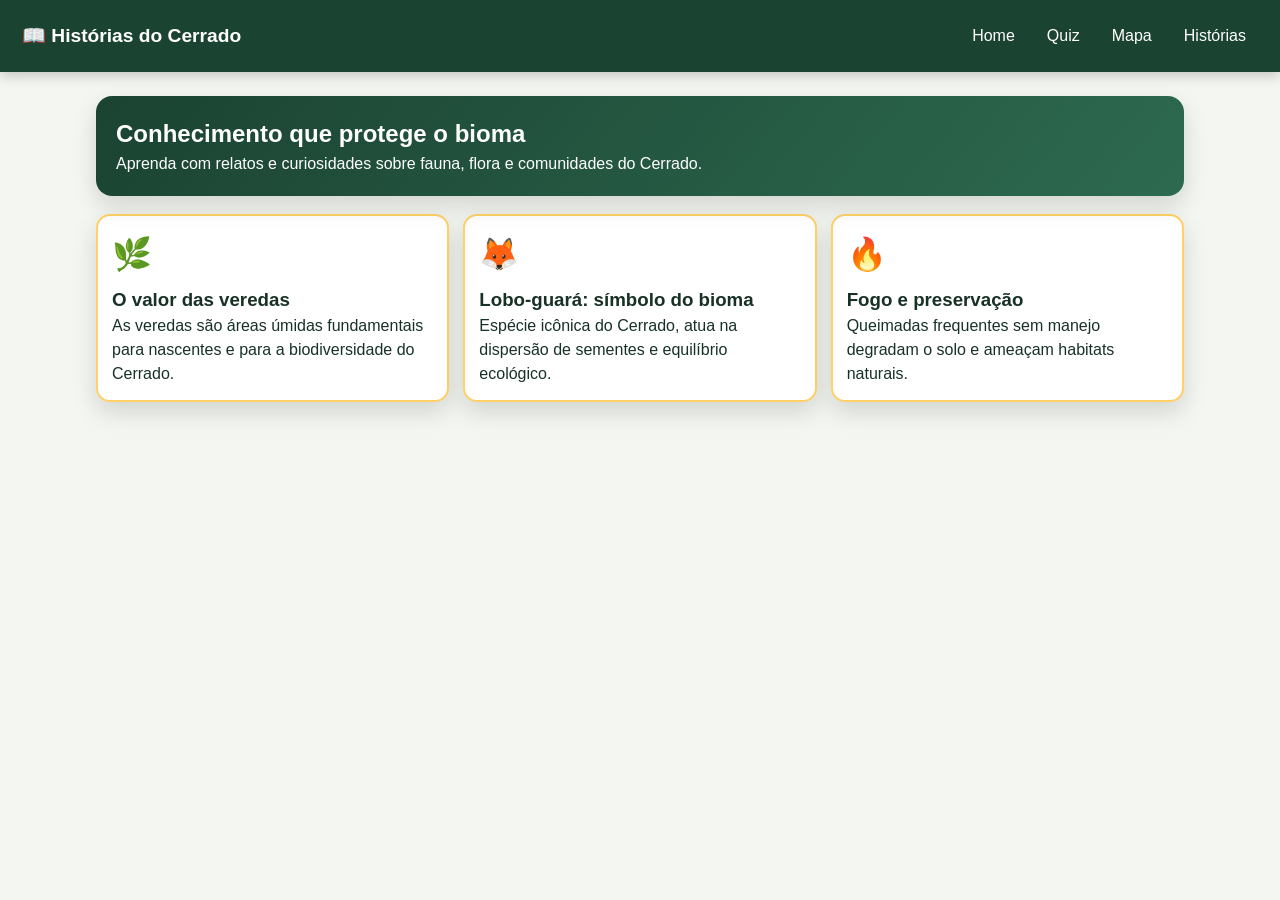
==== historias.html @ fd97c035 "Fix home navigation buttons and add /historias route/page" ====
<!DOCTYPE html>
<html lang="pt-br">
<head>
  <meta charset="UTF-8">
  <meta name="viewport" content="width=device-width, initial-scale=1.0">
  <title>Histórias do Cerrado | Guardiões do Cerrado</title>
  <link rel="stylesheet" href="style.css">
</head>
<body>
  <header>
    <h1>📖 Histórias do Cerrado</h1>
    <nav>
      <a href="/home">Home</a>
      <a href="/quiz">Quiz</a>
      <a href="/mapa">Mapa</a>
      <a href="/historias">Histórias</a>
    </nav>
  </header>

  <main class="conquistas-page">
    <section class="animais-topo fade-in-up is-visible">
      <h2>Conhecimento que protege o bioma</h2>
      <p>Aprenda com relatos e curiosidades sobre fauna, flora e comunidades do Cerrado.</p>
    </section>

    <section class="conquistas-grid">
      <article class="conquista-card unlocked">
        <div class="medal-icon">🌿</div>
        <h3>O valor das veredas</h3>
        <p>As veredas são áreas úmidas fundamentais para nascentes e para a biodiversidade do Cerrado.</p>
      </article>
      <article class="conquista-card unlocked">
        <div class="medal-icon">🦊</div>
        <h3>Lobo-guará: símbolo do bioma</h3>
        <p>Espécie icônica do Cerrado, atua na dispersão de sementes e equilíbrio ecológico.</p>
      </article>
      <article class="conquista-card unlocked">
        <div class="medal-icon">🔥</div>
        <h3>Fogo e preservação</h3>
        <p>Queimadas frequentes sem manejo degradam o solo e ameaçam habitats naturais.</p>
      </article>
    </section>
  </main>
</body>
</html>
---- style.css ----
/* ==============================
   Guardiões do Cerrado - CSS
   Responsivo mobile-first
=================================*/

:root {
  --verde-900: #1b4332;
  --verde-700: #2d6a4f;
  --verde-500: #40916c;
  --verde-200: #d8f3dc;
  --amarelo: #ffd166;
  --marrom: #7f5539;
  --bg: #f4f7f1;
  --texto: #183126;
  --branco: #ffffff;
  --sombra: 0 10px 24px rgba(0, 0, 0, 0.14);
}

* {
  margin: 0;
  padding: 0;
  box-sizing: border-box;
}

html, body {
  width: 100%;
}

body {
  font-family: "Poppins", Arial, Helvetica, sans-serif;
  color: var(--texto);
  background: var(--bg);
  line-height: 1.5;
}

img {
  max-width: 100%;
  height: auto;
  display: block;
}

/* HEADER / NAV */
header {
  position: sticky;
  top: 0;
  z-index: 1000;
  background: var(--verde-900);
  color: var(--branco);
  display: flex;
  align-items: center;
  justify-content: space-between;
  gap: 16px;
  padding: 14px 22px;
  box-shadow: 0 4px 12px rgba(0, 0, 0, 0.2);
}

header h1 {
  font-size: 1.2rem;
}

nav {
  display: flex;
  flex-wrap: wrap;
  gap: 8px;
  justify-content: flex-end;
}

nav a {
  color: var(--branco);
  text-decoration: none;
  padding: 10px 12px;
  border-radius: 10px;
  font-weight: 500;
  transition: background 0.2s ease, transform 0.2s ease;
}

nav a:hover {
  background: rgba(255, 255, 255, 0.15);
  transform: translateY(-1px);
}

/* BOTÕES (toque melhorado) */
button,
.botao {
  min-height: 48px;
  padding: 12px 20px;
  border-radius: 12px;
  border: none;
  background: var(--verde-700);
  color: var(--branco);
  font-size: 1rem;
  font-weight: 600;
  text-decoration: none;
  display: inline-flex;
  align-items: center;
  justify-content: center;
  cursor: pointer;
  transition: transform 0.2s ease, background 0.2s ease, box-shadow 0.2s ease;
}

button:hover,
.botao:hover {
  background: var(--verde-500);
  transform: translateY(-2px);
  box-shadow: 0 6px 16px rgba(64, 145, 108, 0.35);
}

/* INDEX */
.banner {
  min-height: 60vh;
  background-image: linear-gradient(rgba(0, 0, 0, 0.45), rgba(0, 0, 0, 0.45)),
    url("https://images.unsplash.com/photo-1506744038136-46273834b3fb");
  background-size: cover;
  background-position: center;
  display: flex;
  align-items: center;
  padding: 24px;
}

.texto-banner {
  max-width: 620px;
  background: rgba(0, 0, 0, 0.38);
  color: var(--branco);
  border-radius: 16px;
  padding: 22px;
}

.texto-banner h2 { font-size: 2rem; margin-bottom: 10px; }
.texto-banner p { margin-bottom: 16px; }

.cards {
  display: flex;
  flex-wrap: wrap;
  gap: 16px;
  justify-content: center;
  padding: 26px 16px 40px;
}

.card {
  background: var(--branco);
  border-radius: 16px;
  box-shadow: var(--sombra);
  padding: 22px;
  width: min(100%, 320px);
  transition: transform 0.25s ease;
}

.card:hover { transform: translateY(-6px); }

/* LOGIN/CADASTRO */
.auth-page {
  min-height: calc(100vh - 80px);
  display: flex;
  flex-wrap: wrap;
  align-items: stretch;
  gap: 18px;
  padding: 20px;
  background: linear-gradient(rgba(27, 67, 50, 0.86), rgba(27, 67, 50, 0.76)),
    url("https://images.unsplash.com/photo-1500530855697-b586d89ba3ee") center/cover;
}

.auth-intro,
.auth-card {
  border-radius: 18px;
}

.auth-intro {
  flex: 1 1 320px;
  color: #fff;
  padding: 20px;
}

.auth-tag {
  display: inline-block;
  background: var(--amarelo);
  color: #3f2f00;
  border-radius: 999px;
  padding: 6px 12px;
  margin-bottom: 12px;
  font-weight: 700;
}

.auth-container {
  flex: 2 1 520px;
  display: flex;
  flex-wrap: wrap;
  gap: 14px;
}

.auth-card {
  flex: 1 1 260px;
  background: var(--branco);
  box-shadow: var(--sombra);
  padding: 20px;
}

.auth-card.destaque { border-top: 6px solid var(--amarelo); }

.auth-card input {
  width: 100%;
  min-height: 46px;
  margin: 8px 0 14px;
  border: 2px solid var(--verde-200);
  border-radius: 10px;
  padding: 10px 12px;
}

.auth-link { display: inline-block; margin-top: 12px; color: var(--verde-700); }
.auth-feedback { margin-top: 10px; color: #fff; font-weight: 700; }
.auth-feedback.success { color: #d8f3dc; }
.auth-feedback.error { color: #ffadad; }

/* HOME DASHBOARD */
.home-page { padding-bottom: 40px; }

.hero {
  min-height: 58vh;
  display: flex;
  align-items: center;
  padding: 28px 20px;
  background: linear-gradient(120deg, rgba(0, 0, 0, 0.58), rgba(27, 67, 50, 0.65)),
    url("https://images.unsplash.com/photo-1473773508845-188df298d2d1") center/cover;
}

.hero-content {
  max-width: 720px;
  color: #fff;
}

.hero-tag {
  display: inline-block;
  background: var(--amarelo);
  color: #3f2f00;
  font-weight: 700;
  border-radius: 999px;
  padding: 6px 12px;
  margin-bottom: 14px;
}

.hero h2 { font-size: clamp(1.8rem, 5vw, 3rem); line-height: 1.1; margin-bottom: 10px; }
.hero p { margin-bottom: 14px; }

.hero-actions {
  display: flex;
  flex-wrap: wrap;
  gap: 10px;
}

.botao-secundario { background: var(--marrom); }
.botao-secundario:hover { background: #9c6644; }

.dashboard,
.feature-grid,
.pokedex-section,
.menu-grid {
  width: min(1120px, 100%);
  margin-inline: auto;
  padding-inline: 16px;
}

.dashboard {
  margin-top: -24px;
  display: flex;
  flex-wrap: wrap;
  gap: 14px;
}

.stat-card {
  flex: 1 1 220px;
  background: var(--branco);
  border-radius: 16px;
  box-shadow: var(--sombra);
  padding: 18px;
}

.progress-wrapper {
  margin-top: 8px;
  height: 12px;
  background: #e3ece2;
  border-radius: 999px;
  overflow: hidden;
}

.progress-bar {
  height: 100%;
  width: 0;
  background: linear-gradient(90deg, var(--verde-700), var(--amarelo));
  transition: width 0.8s ease;
}

.feature-grid {
  display: flex;
  flex-wrap: wrap;
  gap: 14px;
  margin-top: 18px;
}

.feature-card {
  flex: 1 1 250px;
  background: #fff;
  border-radius: 16px;
  box-shadow: var(--sombra);
  padding: 18px;
  color: var(--texto);
  text-decoration: none;
  transition: transform 0.25s ease, box-shadow 0.25s ease;
}

.feature-card:hover { transform: translateY(-8px); box-shadow: 0 12px 24px rgba(0,0,0,.18); }

.pokedex-section { margin-top: 20px; }
.pokedex-grid {
  display: flex;
  flex-wrap: wrap;
  gap: 14px;
  margin-top: 12px;
}

.poke-card {
  flex: 1 1 230px;
  background: #fff;
  border-radius: 14px;
  box-shadow: var(--sombra);
  padding: 12px;
  transition: transform .25s ease, filter .25s ease;
}

.poke-card img {
  width: 100%;
  aspect-ratio: 4 / 3;
  object-fit: cover;
  border-radius: 10px;
  margin-bottom: 8px;
}

.poke-card:hover { transform: translateY(-6px) scale(1.01); filter: brightness(1.04); }
.locked-image {
  width: 100%;
  aspect-ratio: 4 / 3;
  border-radius: 10px;
  display: grid;
  place-items: center;
  background: #aebdb0;
  color: #fff;
  font-weight: 700;
  margin-bottom: 8px;
}

/* MENU / QUIZ */
.menu-page { padding: 20px 0 40px; }

.menu-hero {
  width: min(1120px, 100%);
  margin: 0 auto 16px;
  padding: 20px 16px;
  color: #fff;
  border-radius: 16px;
  background: linear-gradient(130deg, var(--verde-900), var(--verde-700));
  box-shadow: var(--sombra);
}

.menu-grid {
  display: flex;
  flex-wrap: wrap;
  gap: 14px;
}

.menu-card {
  flex: 1 1 250px;
  background: #fff;
  border-radius: 14px;
  padding: 18px;
  box-shadow: var(--sombra);
  transition: transform .25s ease;
}

.menu-card:hover { transform: translateY(-6px); }

.unlock-list { list-style: none; margin: 8px 0 12px; }
.unlock-list li { margin-bottom: 6px; }

/* ANIMAÇÕES */
.fade-in-up {
  opacity: 0;
  transform: translateY(16px);
  transition: opacity .55s ease, transform .55s ease;
}

.fade-in-up.is-visible {
  opacity: 1;
  transform: translateY(0);
}

/* RESPONSIVO <= 768px */
@media (max-width: 768px) {
  header {
    flex-direction: column;
    align-items: flex-start;
    padding: 12px 14px;
  }

  header h1 { font-size: 1.05rem; }

  nav {
    width: 100%;
    flex-direction: column;
    flex-wrap: nowrap;
    gap: 6px;
  }

  nav a {
    width: 100%;
    padding: 12px;
    background: rgba(255, 255, 255, 0.08);
  }

  .cards,
  .dashboard,
  .feature-grid,
  .pokedex-grid,
  .menu-grid,
  .auth-container {
    flex-direction: column;
    flex-wrap: nowrap;
  }

  .card,
  .stat-card,
  .feature-card,
  .poke-card,
  .menu-card,
  .auth-card {
    width: 100%;
  }

  .hero,
  .banner {
    padding: 20px 14px;
    min-height: 52vh;
  }

  .texto-banner,
  .hero-content {
    width: 100%;
  }

  .hero-actions {
    flex-direction: column;
  }

  button,
  .botao {
    width: 100%;
    min-height: 50px;
    font-size: 1rem;
  }
}

/* POKEDEX DB PAGE */
.animais-page {
  width: min(1120px, 100%);
  margin: 0 auto;
  padding: 24px 16px 40px;
}

.animais-topo {
  background: linear-gradient(130deg, #1b4332, #2d6a4f);
  color: #fff;
  border-radius: 16px;
  box-shadow: var(--sombra);
  padding: 20px;
  margin-bottom: 18px;
}

.animais-grid {
  display: flex;
  flex-wrap: wrap;
  gap: 14px;
}

.animal-card {
  flex: 1 1 220px;
  background: #fff;
  border-radius: 14px;
  padding: 12px;
  box-shadow: var(--sombra);
  transition: transform .25s ease, box-shadow .25s ease;
}

.animal-card:hover {
  transform: translateY(-7px);
  box-shadow: 0 14px 26px rgba(0,0,0,.18);
}

.animal-card img {
  width: 100%;
  aspect-ratio: 4 / 3;
  object-fit: cover;
  border-radius: 10px;
  margin-bottom: 8px;
}

.animal-lock {
  width: 100%;
  aspect-ratio: 4 / 3;
  border-radius: 10px;
  background: linear-gradient(145deg, #93a79a, #7e9185);
  color: #fff;
  display: grid;
  place-items: center;
  font-size: 2rem;
  font-weight: 800;
  margin-bottom: 8px;
}

.animal-card.bloqueado h3,
.animal-card.bloqueado p {
  color: #5f6e66;
}

/* CONQUISTAS */
.conquistas-page{width:min(1120px,100%);margin:0 auto;padding:24px 16px 40px}
.conquistas-grid{display:flex;flex-wrap:wrap;gap:14px}
.conquista-card{flex:1 1 240px;background:#fff;border-radius:14px;padding:14px;box-shadow:var(--sombra);transition:transform .25s ease, box-shadow .25s ease}
.conquista-card:hover{transform:translateY(-7px);box-shadow:0 14px 26px rgba(0,0,0,.18)}
.medal-icon{font-size:2rem;margin-bottom:8px}
.conquista-card.locked{opacity:.8;background:#edf2ee}
.conquista-card.unlocked{border:2px solid #ffd166}
@keyframes medalUnlock{0%{transform:scale(.7);opacity:0}100%{transform:scale(1);opacity:1}}
.medal-pop{animation:medalUnlock .45s ease}

/* MAPA INTERATIVO */
.mapa-page{width:min(1200px,100%);margin:0 auto;padding:24px 16px 42px}
.mapa-intro{background:linear-gradient(140deg,#1b4332,#2d6a4f);color:#fff;padding:20px;border-radius:16px;box-shadow:var(--sombra);margin-bottom:14px}
.mapa-layout{display:flex;flex-wrap:wrap;gap:14px}
.cerrado-map{flex:2 1 600px;min-height:520px;border-radius:16px;overflow:hidden;box-shadow:var(--sombra)}
.mapa-cards{flex:1 1 300px;display:flex;flex-direction:column;gap:12px;max-height:520px;overflow:auto;padding-right:4px}
.info-card{background:#fff;border-radius:14px;padding:12px;box-shadow:var(--sombra);animation:medalUnlock .35s ease}
.info-card img{width:100%;height:160px;object-fit:cover;border-radius:10px;margin:8px 0}
.info-card.destaque{border:2px dashed #95d5b2}
.info-badge{display:inline-block;color:#fff;padding:4px 8px;border-radius:999px;font-size:.8rem;margin-bottom:6px}

@media (max-width: 768px){
  .cerrado-map{min-height:360px}
  .mapa-cards{max-height:none}
}
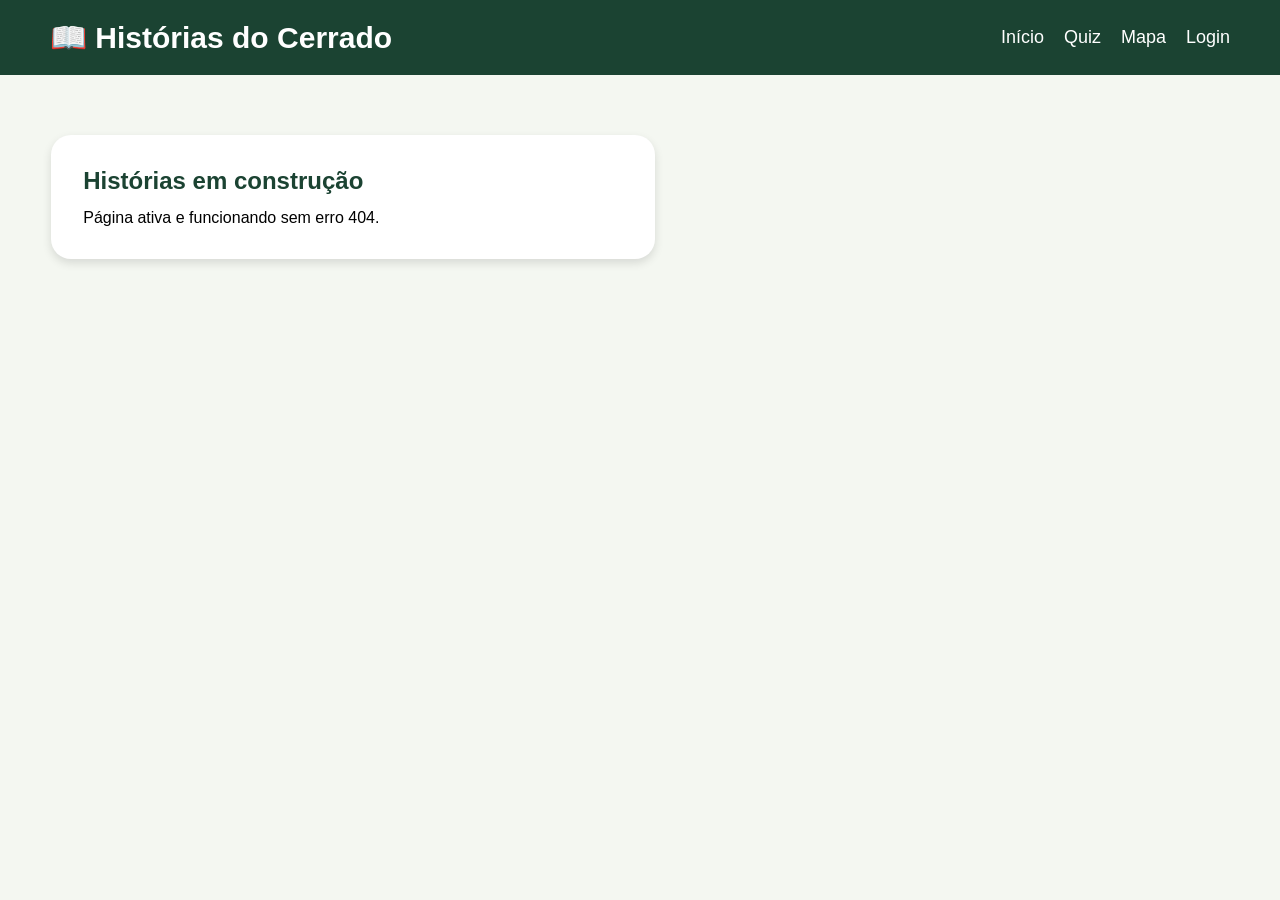
==== commit e1303502: "Fix broken navigation and restore working login/page routes" ====
--- a/historias.html
+++ b/historias.html
@@ -1,45 +1 @@
-<!DOCTYPE html>
-<html lang="pt-br">
-<head>
-  <meta charset="UTF-8">
-  <meta name="viewport" content="width=device-width, initial-scale=1.0">
-  <title>Histórias do Cerrado | Guardiões do Cerrado</title>
-  <link rel="stylesheet" href="style.css">
-</head>
-<body>
-  <header>
-    <h1>📖 Histórias do Cerrado</h1>
-    <nav>
-      <a href="/home">Home</a>
-      <a href="/quiz">Quiz</a>
-      <a href="/mapa">Mapa</a>
-      <a href="/historias">Histórias</a>
-    </nav>
-  </header>
-
-  <main class="conquistas-page">
-    <section class="animais-topo fade-in-up is-visible">
-      <h2>Conhecimento que protege o bioma</h2>
-      <p>Aprenda com relatos e curiosidades sobre fauna, flora e comunidades do Cerrado.</p>
-    </section>
-
-    <section class="conquistas-grid">
-      <article class="conquista-card unlocked">
-        <div class="medal-icon">🌿</div>
-        <h3>O valor das veredas</h3>
-        <p>As veredas são áreas úmidas fundamentais para nascentes e para a biodiversidade do Cerrado.</p>
-      </article>
-      <article class="conquista-card unlocked">
-        <div class="medal-icon">🦊</div>
-        <h3>Lobo-guará: símbolo do bioma</h3>
-        <p>Espécie icônica do Cerrado, atua na dispersão de sementes e equilíbrio ecológico.</p>
-      </article>
-      <article class="conquista-card unlocked">
-        <div class="medal-icon">🔥</div>
-        <h3>Fogo e preservação</h3>
-        <p>Queimadas frequentes sem manejo degradam o solo e ameaçam habitats naturais.</p>
-      </article>
-    </section>
-  </main>
-</body>
-</html>
+<!DOCTYPE html><html lang="pt-br"><head><meta charset="UTF-8"><meta name="viewport" content="width=device-width, initial-scale=1.0"><title>Histórias</title><link rel="stylesheet" href="style.css"></head><body><header><h1>📖 Histórias do Cerrado</h1><nav><a href="/">Início</a><a href="/quiz">Quiz</a><a href="/mapa">Mapa</a><a href="/login">Login</a></nav></header><main class="destaque-cerrado"><div class="destaque-texto"><h2>Histórias em construção</h2><p>Página ativa e funcionando sem erro 404.</p></div></main></body></html>
--- a/style.css
+++ b/style.css
@@ -1,546 +1,174 @@
-/* ==============================
-   Guardiões do Cerrado - CSS
-   Responsivo mobile-first
-=================================*/
-
-:root {
-  --verde-900: #1b4332;
-  --verde-700: #2d6a4f;
-  --verde-500: #40916c;
-  --verde-200: #d8f3dc;
-  --amarelo: #ffd166;
-  --marrom: #7f5539;
-  --bg: #f4f7f1;
-  --texto: #183126;
-  --branco: #ffffff;
-  --sombra: 0 10px 24px rgba(0, 0, 0, 0.14);
+*{
+    margin: 0;
+    padding: 0;
+    box-sizing: border-box;
 }
 
-* {
-  margin: 0;
-  padding: 0;
-  box-sizing: border-box;
+body{
+    font-family: Arial, Helvetica, sans-serif;
+    background-color: #f4f7f1;
 }
 
-html, body {
-  width: 100%;
+header{
+    background-color: #1b4332;
+    color: white;
+    display: flex;
+    justify-content: space-between;
+    align-items: center;
+    padding: 20px 50px;
 }
 
-body {
-  font-family: "Poppins", Arial, Helvetica, sans-serif;
-  color: var(--texto);
-  background: var(--bg);
-  line-height: 1.5;
+header h1{ font-size: 30px; }
+
+nav a{
+    color: white;
+    text-decoration: none;
+    margin-left: 20px;
+    font-size: 18px;
+    transition: 0.3s;
 }
 
-img {
-  max-width: 100%;
-  height: auto;
-  display: block;
+nav a:hover{ color: #95d5b2; }
+
+.banner{
+    min-height: 520px;
+    background-image:
+        linear-gradient(rgba(0,0,0,0.55), rgba(0,0,0,0.55)),
+        url("https://upload.wikimedia.org/wikipedia/commons/a/a9/Cerrado_Brazil.jpg");
+    background-size: cover;
+    background-position: center;
+    display: flex;
+    align-items: center;
+    padding: 30px 80px;
 }
 
-/* HEADER / NAV */
-header {
-  position: sticky;
-  top: 0;
-  z-index: 1000;
-  background: var(--verde-900);
-  color: var(--branco);
-  display: flex;
-  align-items: center;
-  justify-content: space-between;
-  gap: 16px;
-  padding: 14px 22px;
-  box-shadow: 0 4px 12px rgba(0, 0, 0, 0.2);
+.texto-banner{
+    background-color: rgba(0,0,0,0.35);
+    padding: 40px;
+    border-radius: 20px;
+    color: white;
+    width: 560px;
 }
 
-header h1 {
-  font-size: 1.2rem;
+.texto-banner h2{
+    font-size: 44px;
+    margin-bottom: 20px;
 }
 
-nav {
-  display: flex;
-  flex-wrap: wrap;
-  gap: 8px;
-  justify-content: flex-end;
+.texto-banner p{
+    font-size: 20px;
+    margin-bottom: 20px;
 }
 
-nav a {
-  color: var(--branco);
-  text-decoration: none;
-  padding: 10px 12px;
-  border-radius: 10px;
-  font-weight: 500;
-  transition: background 0.2s ease, transform 0.2s ease;
+button{
+    background-color: #2d6a4f;
+    color: white;
+    border: none;
+    padding: 15px 30px;
+    border-radius: 10px;
+    font-size: 18px;
+    cursor: pointer;
+    transition: 0.3s;
 }
 
-nav a:hover {
-  background: rgba(255, 255, 255, 0.15);
-  transform: translateY(-1px);
+button:hover{ background-color: #40916c; }
+
+.destaque-cerrado{
+    margin: 60px auto 20px;
+    width: min(1200px, 92%);
+    display: grid;
+    grid-template-columns: 1.1fr 1fr;
+    gap: 24px;
+    align-items: center;
 }
 
-/* BOTÕES (toque melhorado) */
-button,
-.botao {
-  min-height: 48px;
-  padding: 12px 20px;
-  border-radius: 12px;
-  border: none;
-  background: var(--verde-700);
-  color: var(--branco);
-  font-size: 1rem;
-  font-weight: 600;
-  text-decoration: none;
-  display: inline-flex;
-  align-items: center;
-  justify-content: center;
-  cursor: pointer;
-  transition: transform 0.2s ease, background 0.2s ease, box-shadow 0.2s ease;
+.destaque-texto{
+    background: white;
+    padding: 32px;
+    border-radius: 20px;
+    box-shadow: 0 4px 10px rgba(0,0,0,0.12);
 }
 
-button:hover,
-.botao:hover {
-  background: var(--verde-500);
-  transform: translateY(-2px);
-  box-shadow: 0 6px 16px rgba(64, 145, 108, 0.35);
+.destaque-texto h2{
+    color: #1b4332;
+    margin-bottom: 14px;
 }
 
-/* INDEX */
-.banner {
-  min-height: 60vh;
-  background-image: linear-gradient(rgba(0, 0, 0, 0.45), rgba(0, 0, 0, 0.45)),
-    url("https://images.unsplash.com/photo-1506744038136-46273834b3fb");
-  background-size: cover;
-  background-position: center;
-  display: flex;
-  align-items: center;
-  padding: 24px;
+.destaque-cerrado img{
+    width: 100%;
+    height: 320px;
+    object-fit: cover;
+    border-radius: 20px;
+    box-shadow: 0 4px 10px rgba(0,0,0,0.18);
 }
 
-.texto-banner {
-  max-width: 620px;
-  background: rgba(0, 0, 0, 0.38);
-  color: var(--branco);
-  border-radius: 16px;
-  padding: 22px;
+.cards{
+    display: flex;
+    justify-content: center;
+    gap: 30px;
+    margin-top: 40px;
+    padding: 0 24px 60px;
+    flex-wrap: wrap;
 }
 
-.texto-banner h2 { font-size: 2rem; margin-bottom: 10px; }
-.texto-banner p { margin-bottom: 16px; }
-
-.cards {
-  display: flex;
-  flex-wrap: wrap;
-  gap: 16px;
-  justify-content: center;
-  padding: 26px 16px 40px;
+.card{
+    background-color: white;
+    width: 320px;
+    padding: 18px;
+    border-radius: 20px;
+    text-align: left;
+    box-shadow: 0px 4px 10px rgba(0,0,0,0.2);
+    transition: 0.3s;
 }
 
-.card {
-  background: var(--branco);
-  border-radius: 16px;
-  box-shadow: var(--sombra);
-  padding: 22px;
-  width: min(100%, 320px);
-  transition: transform 0.25s ease;
+.card:hover{ transform: translateY(-10px); }
+
+.card img{
+    width: 100%;
+    height: 190px;
+    object-fit: cover;
+    border-radius: 14px;
+    margin-bottom: 14px;
 }
 
-.card:hover { transform: translateY(-6px); }
-
-/* LOGIN/CADASTRO */
-.auth-page {
-  min-height: calc(100vh - 80px);
-  display: flex;
-  flex-wrap: wrap;
-  align-items: stretch;
-  gap: 18px;
-  padding: 20px;
-  background: linear-gradient(rgba(27, 67, 50, 0.86), rgba(27, 67, 50, 0.76)),
-    url("https://images.unsplash.com/photo-1500530855697-b586d89ba3ee") center/cover;
+.card h3{
+    margin-bottom: 12px;
+    color: #1b4332;
 }
 
-.auth-intro,
-.auth-card {
-  border-radius: 18px;
+@media (max-width: 900px){
+    header{
+        flex-direction: column;
+        gap: 12px;
+        padding: 20px;
+    }
+
+    nav a{ margin: 0 8px; }
+
+    .banner{ padding: 20px; }
+
+    .texto-banner{
+        width: 100%;
+        max-width: 100%;
+    }
+
+    .texto-banner h2{ font-size: 34px; }
+
+    .destaque-cerrado{
+        grid-template-columns: 1fr;
+    }
 }
 
-.auth-intro {
-  flex: 1 1 320px;
-  color: #fff;
-  padding: 20px;
-}
+.botao{display:inline-block;background-color:#2d6a4f;color:#fff;border:none;padding:15px 30px;border-radius:10px;font-size:18px;text-decoration:none;transition:.3s;}
+.botao:hover{background-color:#40916c;}
 
-.auth-tag {
-  display: inline-block;
-  background: var(--amarelo);
-  color: #3f2f00;
-  border-radius: 999px;
-  padding: 6px 12px;
-  margin-bottom: 12px;
-  font-weight: 700;
-}
-
-.auth-container {
-  flex: 2 1 520px;
-  display: flex;
-  flex-wrap: wrap;
-  gap: 14px;
-}
-
-.auth-card {
-  flex: 1 1 260px;
-  background: var(--branco);
-  box-shadow: var(--sombra);
-  padding: 20px;
-}
-
-.auth-card.destaque { border-top: 6px solid var(--amarelo); }
-
-.auth-card input {
-  width: 100%;
-  min-height: 46px;
-  margin: 8px 0 14px;
-  border: 2px solid var(--verde-200);
-  border-radius: 10px;
-  padding: 10px 12px;
-}
-
-.auth-link { display: inline-block; margin-top: 12px; color: var(--verde-700); }
-.auth-feedback { margin-top: 10px; color: #fff; font-weight: 700; }
-.auth-feedback.success { color: #d8f3dc; }
-.auth-feedback.error { color: #ffadad; }
-
-/* HOME DASHBOARD */
-.home-page { padding-bottom: 40px; }
-
-.hero {
-  min-height: 58vh;
-  display: flex;
-  align-items: center;
-  padding: 28px 20px;
-  background: linear-gradient(120deg, rgba(0, 0, 0, 0.58), rgba(27, 67, 50, 0.65)),
-    url("https://images.unsplash.com/photo-1473773508845-188df298d2d1") center/cover;
-}
-
-.hero-content {
-  max-width: 720px;
-  color: #fff;
-}
-
-.hero-tag {
-  display: inline-block;
-  background: var(--amarelo);
-  color: #3f2f00;
-  font-weight: 700;
-  border-radius: 999px;
-  padding: 6px 12px;
-  margin-bottom: 14px;
-}
-
-.hero h2 { font-size: clamp(1.8rem, 5vw, 3rem); line-height: 1.1; margin-bottom: 10px; }
-.hero p { margin-bottom: 14px; }
-
-.hero-actions {
-  display: flex;
-  flex-wrap: wrap;
-  gap: 10px;
-}
-
-.botao-secundario { background: var(--marrom); }
-.botao-secundario:hover { background: #9c6644; }
-
-.dashboard,
-.feature-grid,
-.pokedex-section,
-.menu-grid {
-  width: min(1120px, 100%);
-  margin-inline: auto;
-  padding-inline: 16px;
-}
-
-.dashboard {
-  margin-top: -24px;
-  display: flex;
-  flex-wrap: wrap;
-  gap: 14px;
-}
-
-.stat-card {
-  flex: 1 1 220px;
-  background: var(--branco);
-  border-radius: 16px;
-  box-shadow: var(--sombra);
-  padding: 18px;
-}
-
-.progress-wrapper {
-  margin-top: 8px;
-  height: 12px;
-  background: #e3ece2;
-  border-radius: 999px;
-  overflow: hidden;
-}
-
-.progress-bar {
-  height: 100%;
-  width: 0;
-  background: linear-gradient(90deg, var(--verde-700), var(--amarelo));
-  transition: width 0.8s ease;
-}
-
-.feature-grid {
-  display: flex;
-  flex-wrap: wrap;
-  gap: 14px;
-  margin-top: 18px;
-}
-
-.feature-card {
-  flex: 1 1 250px;
-  background: #fff;
-  border-radius: 16px;
-  box-shadow: var(--sombra);
-  padding: 18px;
-  color: var(--texto);
-  text-decoration: none;
-  transition: transform 0.25s ease, box-shadow 0.25s ease;
-}
-
-.feature-card:hover { transform: translateY(-8px); box-shadow: 0 12px 24px rgba(0,0,0,.18); }
-
-.pokedex-section { margin-top: 20px; }
-.pokedex-grid {
-  display: flex;
-  flex-wrap: wrap;
-  gap: 14px;
-  margin-top: 12px;
-}
-
-.poke-card {
-  flex: 1 1 230px;
-  background: #fff;
-  border-radius: 14px;
-  box-shadow: var(--sombra);
-  padding: 12px;
-  transition: transform .25s ease, filter .25s ease;
-}
-
-.poke-card img {
-  width: 100%;
-  aspect-ratio: 4 / 3;
-  object-fit: cover;
-  border-radius: 10px;
-  margin-bottom: 8px;
-}
-
-.poke-card:hover { transform: translateY(-6px) scale(1.01); filter: brightness(1.04); }
-.locked-image {
-  width: 100%;
-  aspect-ratio: 4 / 3;
-  border-radius: 10px;
-  display: grid;
-  place-items: center;
-  background: #aebdb0;
-  color: #fff;
-  font-weight: 700;
-  margin-bottom: 8px;
-}
-
-/* MENU / QUIZ */
-.menu-page { padding: 20px 0 40px; }
-
-.menu-hero {
-  width: min(1120px, 100%);
-  margin: 0 auto 16px;
-  padding: 20px 16px;
-  color: #fff;
-  border-radius: 16px;
-  background: linear-gradient(130deg, var(--verde-900), var(--verde-700));
-  box-shadow: var(--sombra);
-}
-
-.menu-grid {
-  display: flex;
-  flex-wrap: wrap;
-  gap: 14px;
-}
-
-.menu-card {
-  flex: 1 1 250px;
-  background: #fff;
-  border-radius: 14px;
-  padding: 18px;
-  box-shadow: var(--sombra);
-  transition: transform .25s ease;
-}
-
-.menu-card:hover { transform: translateY(-6px); }
-
-.unlock-list { list-style: none; margin: 8px 0 12px; }
-.unlock-list li { margin-bottom: 6px; }
-
-/* ANIMAÇÕES */
-.fade-in-up {
-  opacity: 0;
-  transform: translateY(16px);
-  transition: opacity .55s ease, transform .55s ease;
-}
-
-.fade-in-up.is-visible {
-  opacity: 1;
-  transform: translateY(0);
-}
-
-/* RESPONSIVO <= 768px */
-@media (max-width: 768px) {
-  header {
-    flex-direction: column;
-    align-items: flex-start;
-    padding: 12px 14px;
-  }
-
-  header h1 { font-size: 1.05rem; }
-
-  nav {
-    width: 100%;
-    flex-direction: column;
-    flex-wrap: nowrap;
-    gap: 6px;
-  }
-
-  nav a {
-    width: 100%;
-    padding: 12px;
-    background: rgba(255, 255, 255, 0.08);
-  }
-
-  .cards,
-  .dashboard,
-  .feature-grid,
-  .pokedex-grid,
-  .menu-grid,
-  .auth-container {
-    flex-direction: column;
-    flex-wrap: nowrap;
-  }
-
-  .card,
-  .stat-card,
-  .feature-card,
-  .poke-card,
-  .menu-card,
-  .auth-card {
-    width: 100%;
-  }
-
-  .hero,
-  .banner {
-    padding: 20px 14px;
-    min-height: 52vh;
-  }
-
-  .texto-banner,
-  .hero-content {
-    width: 100%;
-  }
-
-  .hero-actions {
-    flex-direction: column;
-  }
-
-  button,
-  .botao {
-    width: 100%;
-    min-height: 50px;
-    font-size: 1rem;
-  }
-}
-
-/* POKEDEX DB PAGE */
-.animais-page {
-  width: min(1120px, 100%);
-  margin: 0 auto;
-  padding: 24px 16px 40px;
-}
-
-.animais-topo {
-  background: linear-gradient(130deg, #1b4332, #2d6a4f);
-  color: #fff;
-  border-radius: 16px;
-  box-shadow: var(--sombra);
-  padding: 20px;
-  margin-bottom: 18px;
-}
-
-.animais-grid {
-  display: flex;
-  flex-wrap: wrap;
-  gap: 14px;
-}
-
-.animal-card {
-  flex: 1 1 220px;
-  background: #fff;
-  border-radius: 14px;
-  padding: 12px;
-  box-shadow: var(--sombra);
-  transition: transform .25s ease, box-shadow .25s ease;
-}
-
-.animal-card:hover {
-  transform: translateY(-7px);
-  box-shadow: 0 14px 26px rgba(0,0,0,.18);
-}
-
-.animal-card img {
-  width: 100%;
-  aspect-ratio: 4 / 3;
-  object-fit: cover;
-  border-radius: 10px;
-  margin-bottom: 8px;
-}
-
-.animal-lock {
-  width: 100%;
-  aspect-ratio: 4 / 3;
-  border-radius: 10px;
-  background: linear-gradient(145deg, #93a79a, #7e9185);
-  color: #fff;
-  display: grid;
-  place-items: center;
-  font-size: 2rem;
-  font-weight: 800;
-  margin-bottom: 8px;
-}
-
-.animal-card.bloqueado h3,
-.animal-card.bloqueado p {
-  color: #5f6e66;
-}
-
-/* CONQUISTAS */
-.conquistas-page{width:min(1120px,100%);margin:0 auto;padding:24px 16px 40px}
-.conquistas-grid{display:flex;flex-wrap:wrap;gap:14px}
-.conquista-card{flex:1 1 240px;background:#fff;border-radius:14px;padding:14px;box-shadow:var(--sombra);transition:transform .25s ease, box-shadow .25s ease}
-.conquista-card:hover{transform:translateY(-7px);box-shadow:0 14px 26px rgba(0,0,0,.18)}
-.medal-icon{font-size:2rem;margin-bottom:8px}
-.conquista-card.locked{opacity:.8;background:#edf2ee}
-.conquista-card.unlocked{border:2px solid #ffd166}
-@keyframes medalUnlock{0%{transform:scale(.7);opacity:0}100%{transform:scale(1);opacity:1}}
-.medal-pop{animation:medalUnlock .45s ease}
-
-/* MAPA INTERATIVO */
-.mapa-page{width:min(1200px,100%);margin:0 auto;padding:24px 16px 42px}
-.mapa-intro{background:linear-gradient(140deg,#1b4332,#2d6a4f);color:#fff;padding:20px;border-radius:16px;box-shadow:var(--sombra);margin-bottom:14px}
-.mapa-layout{display:flex;flex-wrap:wrap;gap:14px}
-.cerrado-map{flex:2 1 600px;min-height:520px;border-radius:16px;overflow:hidden;box-shadow:var(--sombra)}
-.mapa-cards{flex:1 1 300px;display:flex;flex-direction:column;gap:12px;max-height:520px;overflow:auto;padding-right:4px}
-.info-card{background:#fff;border-radius:14px;padding:12px;box-shadow:var(--sombra);animation:medalUnlock .35s ease}
-.info-card img{width:100%;height:160px;object-fit:cover;border-radius:10px;margin:8px 0}
-.info-card.destaque{border:2px dashed #95d5b2}
-.info-badge{display:inline-block;color:#fff;padding:4px 8px;border-radius:999px;font-size:.8rem;margin-bottom:6px}
-
-@media (max-width: 768px){
-  .cerrado-map{min-height:360px}
-  .mapa-cards{max-height:none}
-}
+.auth-page{min-height:calc(100vh - 80px);padding:40px 20px;display:flex;gap:20px;justify-content:center;align-items:flex-start;background:linear-gradient(rgba(27,67,50,.75),rgba(27,67,50,.75)),url("https://upload.wikimedia.org/wikipedia/commons/a/a9/Cerrado_Brazil.jpg") center/cover;}
+.auth-intro{max-width:420px;color:#fff;}
+.auth-tag{display:inline-block;background:#ffd166;color:#3f2f00;padding:6px 12px;border-radius:999px;margin-bottom:12px;font-weight:bold;}
+.auth-container{display:flex;flex-wrap:wrap;gap:16px;}
+.auth-card{background:#fff;padding:24px;border-radius:16px;box-shadow:0 8px 20px rgba(0,0,0,.2);width:min(360px,100%);}
+.auth-card label{display:block;margin:10px 0 6px;color:#1b4332;font-weight:bold;}
+.auth-card input{width:100%;padding:12px;border:2px solid #d8f3dc;border-radius:10px;}
+.auth-feedback{margin-top:12px;font-weight:bold;}
+.auth-feedback.success{color:#2d6a4f;}
+.auth-feedback.error{color:#b00020;}
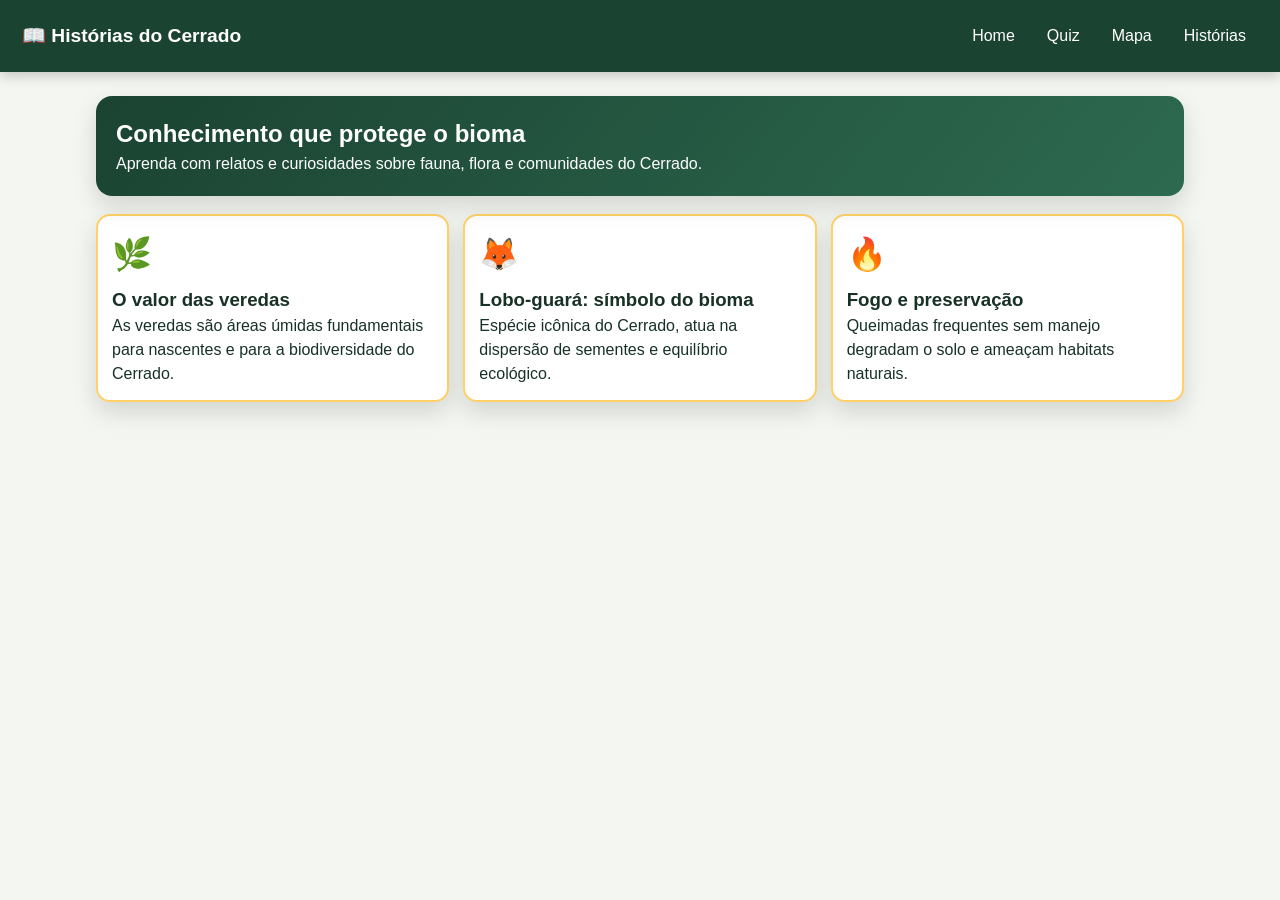
==== commit 43cca053: "Revert "Replace site images with real Cerrado photos and improve banner overlay" This reverts commit" ====
--- a/historias.html
+++ b/historias.html
@@ -1 +1,45 @@
-<!DOCTYPE html><html lang="pt-br"><head><meta charset="UTF-8"><meta name="viewport" content="width=device-width, initial-scale=1.0"><title>Histórias</title><link rel="stylesheet" href="style.css"></head><body><header><h1>📖 Histórias do Cerrado</h1><nav><a href="/">Início</a><a href="/quiz">Quiz</a><a href="/mapa">Mapa</a><a href="/login">Login</a></nav></header><main class="destaque-cerrado"><div class="destaque-texto"><h2>Histórias em construção</h2><p>Página ativa e funcionando sem erro 404.</p></div></main></body></html>
+<!DOCTYPE html>
+<html lang="pt-br">
+<head>
+  <meta charset="UTF-8">
+  <meta name="viewport" content="width=device-width, initial-scale=1.0">
+  <title>Histórias do Cerrado | Guardiões do Cerrado</title>
+  <link rel="stylesheet" href="style.css">
+</head>
+<body>
+  <header>
+    <h1>📖 Histórias do Cerrado</h1>
+    <nav>
+      <a href="/home">Home</a>
+      <a href="/quiz">Quiz</a>
+      <a href="/mapa">Mapa</a>
+      <a href="/historias">Histórias</a>
+    </nav>
+  </header>
+
+  <main class="conquistas-page">
+    <section class="animais-topo fade-in-up is-visible">
+      <h2>Conhecimento que protege o bioma</h2>
+      <p>Aprenda com relatos e curiosidades sobre fauna, flora e comunidades do Cerrado.</p>
+    </section>
+
+    <section class="conquistas-grid">
+      <article class="conquista-card unlocked">
+        <div class="medal-icon">🌿</div>
+        <h3>O valor das veredas</h3>
+        <p>As veredas são áreas úmidas fundamentais para nascentes e para a biodiversidade do Cerrado.</p>
+      </article>
+      <article class="conquista-card unlocked">
+        <div class="medal-icon">🦊</div>
+        <h3>Lobo-guará: símbolo do bioma</h3>
+        <p>Espécie icônica do Cerrado, atua na dispersão de sementes e equilíbrio ecológico.</p>
+      </article>
+      <article class="conquista-card unlocked">
+        <div class="medal-icon">🔥</div>
+        <h3>Fogo e preservação</h3>
+        <p>Queimadas frequentes sem manejo degradam o solo e ameaçam habitats naturais.</p>
+      </article>
+    </section>
+  </main>
+</body>
+</html>
--- a/style.css
+++ b/style.css
@@ -1,174 +1,546 @@
-*{
-    margin: 0;
-    padding: 0;
-    box-sizing: border-box;
-}
-
-body{
-    font-family: Arial, Helvetica, sans-serif;
-    background-color: #f4f7f1;
-}
-
-header{
-    background-color: #1b4332;
-    color: white;
-    display: flex;
-    justify-content: space-between;
-    align-items: center;
-    padding: 20px 50px;
-}
-
-header h1{ font-size: 30px; }
-
-nav a{
-    color: white;
-    text-decoration: none;
-    margin-left: 20px;
-    font-size: 18px;
-    transition: 0.3s;
-}
-
-nav a:hover{ color: #95d5b2; }
-
-.banner{
-    min-height: 520px;
-    background-image:
-        linear-gradient(rgba(0,0,0,0.55), rgba(0,0,0,0.55)),
-        url("https://upload.wikimedia.org/wikipedia/commons/a/a9/Cerrado_Brazil.jpg");
-    background-size: cover;
-    background-position: center;
-    display: flex;
-    align-items: center;
-    padding: 30px 80px;
-}
-
-.texto-banner{
-    background-color: rgba(0,0,0,0.35);
-    padding: 40px;
-    border-radius: 20px;
-    color: white;
-    width: 560px;
-}
-
-.texto-banner h2{
-    font-size: 44px;
-    margin-bottom: 20px;
-}
-
-.texto-banner p{
-    font-size: 20px;
-    margin-bottom: 20px;
-}
-
-button{
-    background-color: #2d6a4f;
-    color: white;
-    border: none;
-    padding: 15px 30px;
-    border-radius: 10px;
-    font-size: 18px;
-    cursor: pointer;
-    transition: 0.3s;
-}
-
-button:hover{ background-color: #40916c; }
-
-.destaque-cerrado{
-    margin: 60px auto 20px;
-    width: min(1200px, 92%);
-    display: grid;
-    grid-template-columns: 1.1fr 1fr;
-    gap: 24px;
-    align-items: center;
-}
-
-.destaque-texto{
-    background: white;
-    padding: 32px;
-    border-radius: 20px;
-    box-shadow: 0 4px 10px rgba(0,0,0,0.12);
-}
-
-.destaque-texto h2{
-    color: #1b4332;
-    margin-bottom: 14px;
-}
-
-.destaque-cerrado img{
+/* ==============================
+   Guardiões do Cerrado - CSS
+   Responsivo mobile-first
+=================================*/
+
+:root {
+  --verde-900: #1b4332;
+  --verde-700: #2d6a4f;
+  --verde-500: #40916c;
+  --verde-200: #d8f3dc;
+  --amarelo: #ffd166;
+  --marrom: #7f5539;
+  --bg: #f4f7f1;
+  --texto: #183126;
+  --branco: #ffffff;
+  --sombra: 0 10px 24px rgba(0, 0, 0, 0.14);
+}
+
+* {
+  margin: 0;
+  padding: 0;
+  box-sizing: border-box;
+}
+
+html, body {
+  width: 100%;
+}
+
+body {
+  font-family: "Poppins", Arial, Helvetica, sans-serif;
+  color: var(--texto);
+  background: var(--bg);
+  line-height: 1.5;
+}
+
+img {
+  max-width: 100%;
+  height: auto;
+  display: block;
+}
+
+/* HEADER / NAV */
+header {
+  position: sticky;
+  top: 0;
+  z-index: 1000;
+  background: var(--verde-900);
+  color: var(--branco);
+  display: flex;
+  align-items: center;
+  justify-content: space-between;
+  gap: 16px;
+  padding: 14px 22px;
+  box-shadow: 0 4px 12px rgba(0, 0, 0, 0.2);
+}
+
+header h1 {
+  font-size: 1.2rem;
+}
+
+nav {
+  display: flex;
+  flex-wrap: wrap;
+  gap: 8px;
+  justify-content: flex-end;
+}
+
+nav a {
+  color: var(--branco);
+  text-decoration: none;
+  padding: 10px 12px;
+  border-radius: 10px;
+  font-weight: 500;
+  transition: background 0.2s ease, transform 0.2s ease;
+}
+
+nav a:hover {
+  background: rgba(255, 255, 255, 0.15);
+  transform: translateY(-1px);
+}
+
+/* BOTÕES (toque melhorado) */
+button,
+.botao {
+  min-height: 48px;
+  padding: 12px 20px;
+  border-radius: 12px;
+  border: none;
+  background: var(--verde-700);
+  color: var(--branco);
+  font-size: 1rem;
+  font-weight: 600;
+  text-decoration: none;
+  display: inline-flex;
+  align-items: center;
+  justify-content: center;
+  cursor: pointer;
+  transition: transform 0.2s ease, background 0.2s ease, box-shadow 0.2s ease;
+}
+
+button:hover,
+.botao:hover {
+  background: var(--verde-500);
+  transform: translateY(-2px);
+  box-shadow: 0 6px 16px rgba(64, 145, 108, 0.35);
+}
+
+/* INDEX */
+.banner {
+  min-height: 60vh;
+  background-image: linear-gradient(rgba(0, 0, 0, 0.45), rgba(0, 0, 0, 0.45)),
+    url("https://images.unsplash.com/photo-1506744038136-46273834b3fb");
+  background-size: cover;
+  background-position: center;
+  display: flex;
+  align-items: center;
+  padding: 24px;
+}
+
+.texto-banner {
+  max-width: 620px;
+  background: rgba(0, 0, 0, 0.38);
+  color: var(--branco);
+  border-radius: 16px;
+  padding: 22px;
+}
+
+.texto-banner h2 { font-size: 2rem; margin-bottom: 10px; }
+.texto-banner p { margin-bottom: 16px; }
+
+.cards {
+  display: flex;
+  flex-wrap: wrap;
+  gap: 16px;
+  justify-content: center;
+  padding: 26px 16px 40px;
+}
+
+.card {
+  background: var(--branco);
+  border-radius: 16px;
+  box-shadow: var(--sombra);
+  padding: 22px;
+  width: min(100%, 320px);
+  transition: transform 0.25s ease;
+}
+
+.card:hover { transform: translateY(-6px); }
+
+/* LOGIN/CADASTRO */
+.auth-page {
+  min-height: calc(100vh - 80px);
+  display: flex;
+  flex-wrap: wrap;
+  align-items: stretch;
+  gap: 18px;
+  padding: 20px;
+  background: linear-gradient(rgba(27, 67, 50, 0.86), rgba(27, 67, 50, 0.76)),
+    url("https://images.unsplash.com/photo-1500530855697-b586d89ba3ee") center/cover;
+}
+
+.auth-intro,
+.auth-card {
+  border-radius: 18px;
+}
+
+.auth-intro {
+  flex: 1 1 320px;
+  color: #fff;
+  padding: 20px;
+}
+
+.auth-tag {
+  display: inline-block;
+  background: var(--amarelo);
+  color: #3f2f00;
+  border-radius: 999px;
+  padding: 6px 12px;
+  margin-bottom: 12px;
+  font-weight: 700;
+}
+
+.auth-container {
+  flex: 2 1 520px;
+  display: flex;
+  flex-wrap: wrap;
+  gap: 14px;
+}
+
+.auth-card {
+  flex: 1 1 260px;
+  background: var(--branco);
+  box-shadow: var(--sombra);
+  padding: 20px;
+}
+
+.auth-card.destaque { border-top: 6px solid var(--amarelo); }
+
+.auth-card input {
+  width: 100%;
+  min-height: 46px;
+  margin: 8px 0 14px;
+  border: 2px solid var(--verde-200);
+  border-radius: 10px;
+  padding: 10px 12px;
+}
+
+.auth-link { display: inline-block; margin-top: 12px; color: var(--verde-700); }
+.auth-feedback { margin-top: 10px; color: #fff; font-weight: 700; }
+.auth-feedback.success { color: #d8f3dc; }
+.auth-feedback.error { color: #ffadad; }
+
+/* HOME DASHBOARD */
+.home-page { padding-bottom: 40px; }
+
+.hero {
+  min-height: 58vh;
+  display: flex;
+  align-items: center;
+  padding: 28px 20px;
+  background: linear-gradient(120deg, rgba(0, 0, 0, 0.58), rgba(27, 67, 50, 0.65)),
+    url("https://images.unsplash.com/photo-1473773508845-188df298d2d1") center/cover;
+}
+
+.hero-content {
+  max-width: 720px;
+  color: #fff;
+}
+
+.hero-tag {
+  display: inline-block;
+  background: var(--amarelo);
+  color: #3f2f00;
+  font-weight: 700;
+  border-radius: 999px;
+  padding: 6px 12px;
+  margin-bottom: 14px;
+}
+
+.hero h2 { font-size: clamp(1.8rem, 5vw, 3rem); line-height: 1.1; margin-bottom: 10px; }
+.hero p { margin-bottom: 14px; }
+
+.hero-actions {
+  display: flex;
+  flex-wrap: wrap;
+  gap: 10px;
+}
+
+.botao-secundario { background: var(--marrom); }
+.botao-secundario:hover { background: #9c6644; }
+
+.dashboard,
+.feature-grid,
+.pokedex-section,
+.menu-grid {
+  width: min(1120px, 100%);
+  margin-inline: auto;
+  padding-inline: 16px;
+}
+
+.dashboard {
+  margin-top: -24px;
+  display: flex;
+  flex-wrap: wrap;
+  gap: 14px;
+}
+
+.stat-card {
+  flex: 1 1 220px;
+  background: var(--branco);
+  border-radius: 16px;
+  box-shadow: var(--sombra);
+  padding: 18px;
+}
+
+.progress-wrapper {
+  margin-top: 8px;
+  height: 12px;
+  background: #e3ece2;
+  border-radius: 999px;
+  overflow: hidden;
+}
+
+.progress-bar {
+  height: 100%;
+  width: 0;
+  background: linear-gradient(90deg, var(--verde-700), var(--amarelo));
+  transition: width 0.8s ease;
+}
+
+.feature-grid {
+  display: flex;
+  flex-wrap: wrap;
+  gap: 14px;
+  margin-top: 18px;
+}
+
+.feature-card {
+  flex: 1 1 250px;
+  background: #fff;
+  border-radius: 16px;
+  box-shadow: var(--sombra);
+  padding: 18px;
+  color: var(--texto);
+  text-decoration: none;
+  transition: transform 0.25s ease, box-shadow 0.25s ease;
+}
+
+.feature-card:hover { transform: translateY(-8px); box-shadow: 0 12px 24px rgba(0,0,0,.18); }
+
+.pokedex-section { margin-top: 20px; }
+.pokedex-grid {
+  display: flex;
+  flex-wrap: wrap;
+  gap: 14px;
+  margin-top: 12px;
+}
+
+.poke-card {
+  flex: 1 1 230px;
+  background: #fff;
+  border-radius: 14px;
+  box-shadow: var(--sombra);
+  padding: 12px;
+  transition: transform .25s ease, filter .25s ease;
+}
+
+.poke-card img {
+  width: 100%;
+  aspect-ratio: 4 / 3;
+  object-fit: cover;
+  border-radius: 10px;
+  margin-bottom: 8px;
+}
+
+.poke-card:hover { transform: translateY(-6px) scale(1.01); filter: brightness(1.04); }
+.locked-image {
+  width: 100%;
+  aspect-ratio: 4 / 3;
+  border-radius: 10px;
+  display: grid;
+  place-items: center;
+  background: #aebdb0;
+  color: #fff;
+  font-weight: 700;
+  margin-bottom: 8px;
+}
+
+/* MENU / QUIZ */
+.menu-page { padding: 20px 0 40px; }
+
+.menu-hero {
+  width: min(1120px, 100%);
+  margin: 0 auto 16px;
+  padding: 20px 16px;
+  color: #fff;
+  border-radius: 16px;
+  background: linear-gradient(130deg, var(--verde-900), var(--verde-700));
+  box-shadow: var(--sombra);
+}
+
+.menu-grid {
+  display: flex;
+  flex-wrap: wrap;
+  gap: 14px;
+}
+
+.menu-card {
+  flex: 1 1 250px;
+  background: #fff;
+  border-radius: 14px;
+  padding: 18px;
+  box-shadow: var(--sombra);
+  transition: transform .25s ease;
+}
+
+.menu-card:hover { transform: translateY(-6px); }
+
+.unlock-list { list-style: none; margin: 8px 0 12px; }
+.unlock-list li { margin-bottom: 6px; }
+
+/* ANIMAÇÕES */
+.fade-in-up {
+  opacity: 0;
+  transform: translateY(16px);
+  transition: opacity .55s ease, transform .55s ease;
+}
+
+.fade-in-up.is-visible {
+  opacity: 1;
+  transform: translateY(0);
+}
+
+/* RESPONSIVO <= 768px */
+@media (max-width: 768px) {
+  header {
+    flex-direction: column;
+    align-items: flex-start;
+    padding: 12px 14px;
+  }
+
+  header h1 { font-size: 1.05rem; }
+
+  nav {
     width: 100%;
-    height: 320px;
-    object-fit: cover;
-    border-radius: 20px;
-    box-shadow: 0 4px 10px rgba(0,0,0,0.18);
-}
-
-.cards{
-    display: flex;
-    justify-content: center;
-    gap: 30px;
-    margin-top: 40px;
-    padding: 0 24px 60px;
-    flex-wrap: wrap;
-}
-
-.card{
-    background-color: white;
-    width: 320px;
-    padding: 18px;
-    border-radius: 20px;
-    text-align: left;
-    box-shadow: 0px 4px 10px rgba(0,0,0,0.2);
-    transition: 0.3s;
-}
-
-.card:hover{ transform: translateY(-10px); }
-
-.card img{
+    flex-direction: column;
+    flex-wrap: nowrap;
+    gap: 6px;
+  }
+
+  nav a {
     width: 100%;
-    height: 190px;
-    object-fit: cover;
-    border-radius: 14px;
-    margin-bottom: 14px;
-}
-
-.card h3{
-    margin-bottom: 12px;
-    color: #1b4332;
-}
-
-@media (max-width: 900px){
-    header{
-        flex-direction: column;
-        gap: 12px;
-        padding: 20px;
-    }
-
-    nav a{ margin: 0 8px; }
-
-    .banner{ padding: 20px; }
-
-    .texto-banner{
-        width: 100%;
-        max-width: 100%;
-    }
-
-    .texto-banner h2{ font-size: 34px; }
-
-    .destaque-cerrado{
-        grid-template-columns: 1fr;
-    }
-}
-
-.botao{display:inline-block;background-color:#2d6a4f;color:#fff;border:none;padding:15px 30px;border-radius:10px;font-size:18px;text-decoration:none;transition:.3s;}
-.botao:hover{background-color:#40916c;}
-
-.auth-page{min-height:calc(100vh - 80px);padding:40px 20px;display:flex;gap:20px;justify-content:center;align-items:flex-start;background:linear-gradient(rgba(27,67,50,.75),rgba(27,67,50,.75)),url("https://upload.wikimedia.org/wikipedia/commons/a/a9/Cerrado_Brazil.jpg") center/cover;}
-.auth-intro{max-width:420px;color:#fff;}
-.auth-tag{display:inline-block;background:#ffd166;color:#3f2f00;padding:6px 12px;border-radius:999px;margin-bottom:12px;font-weight:bold;}
-.auth-container{display:flex;flex-wrap:wrap;gap:16px;}
-.auth-card{background:#fff;padding:24px;border-radius:16px;box-shadow:0 8px 20px rgba(0,0,0,.2);width:min(360px,100%);}
-.auth-card label{display:block;margin:10px 0 6px;color:#1b4332;font-weight:bold;}
-.auth-card input{width:100%;padding:12px;border:2px solid #d8f3dc;border-radius:10px;}
-.auth-feedback{margin-top:12px;font-weight:bold;}
-.auth-feedback.success{color:#2d6a4f;}
-.auth-feedback.error{color:#b00020;}
+    padding: 12px;
+    background: rgba(255, 255, 255, 0.08);
+  }
+
+  .cards,
+  .dashboard,
+  .feature-grid,
+  .pokedex-grid,
+  .menu-grid,
+  .auth-container {
+    flex-direction: column;
+    flex-wrap: nowrap;
+  }
+
+  .card,
+  .stat-card,
+  .feature-card,
+  .poke-card,
+  .menu-card,
+  .auth-card {
+    width: 100%;
+  }
+
+  .hero,
+  .banner {
+    padding: 20px 14px;
+    min-height: 52vh;
+  }
+
+  .texto-banner,
+  .hero-content {
+    width: 100%;
+  }
+
+  .hero-actions {
+    flex-direction: column;
+  }
+
+  button,
+  .botao {
+    width: 100%;
+    min-height: 50px;
+    font-size: 1rem;
+  }
+}
+
+/* POKEDEX DB PAGE */
+.animais-page {
+  width: min(1120px, 100%);
+  margin: 0 auto;
+  padding: 24px 16px 40px;
+}
+
+.animais-topo {
+  background: linear-gradient(130deg, #1b4332, #2d6a4f);
+  color: #fff;
+  border-radius: 16px;
+  box-shadow: var(--sombra);
+  padding: 20px;
+  margin-bottom: 18px;
+}
+
+.animais-grid {
+  display: flex;
+  flex-wrap: wrap;
+  gap: 14px;
+}
+
+.animal-card {
+  flex: 1 1 220px;
+  background: #fff;
+  border-radius: 14px;
+  padding: 12px;
+  box-shadow: var(--sombra);
+  transition: transform .25s ease, box-shadow .25s ease;
+}
+
+.animal-card:hover {
+  transform: translateY(-7px);
+  box-shadow: 0 14px 26px rgba(0,0,0,.18);
+}
+
+.animal-card img {
+  width: 100%;
+  aspect-ratio: 4 / 3;
+  object-fit: cover;
+  border-radius: 10px;
+  margin-bottom: 8px;
+}
+
+.animal-lock {
+  width: 100%;
+  aspect-ratio: 4 / 3;
+  border-radius: 10px;
+  background: linear-gradient(145deg, #93a79a, #7e9185);
+  color: #fff;
+  display: grid;
+  place-items: center;
+  font-size: 2rem;
+  font-weight: 800;
+  margin-bottom: 8px;
+}
+
+.animal-card.bloqueado h3,
+.animal-card.bloqueado p {
+  color: #5f6e66;
+}
+
+/* CONQUISTAS */
+.conquistas-page{width:min(1120px,100%);margin:0 auto;padding:24px 16px 40px}
+.conquistas-grid{display:flex;flex-wrap:wrap;gap:14px}
+.conquista-card{flex:1 1 240px;background:#fff;border-radius:14px;padding:14px;box-shadow:var(--sombra);transition:transform .25s ease, box-shadow .25s ease}
+.conquista-card:hover{transform:translateY(-7px);box-shadow:0 14px 26px rgba(0,0,0,.18)}
+.medal-icon{font-size:2rem;margin-bottom:8px}
+.conquista-card.locked{opacity:.8;background:#edf2ee}
+.conquista-card.unlocked{border:2px solid #ffd166}
+@keyframes medalUnlock{0%{transform:scale(.7);opacity:0}100%{transform:scale(1);opacity:1}}
+.medal-pop{animation:medalUnlock .45s ease}
+
+/* MAPA INTERATIVO */
+.mapa-page{width:min(1200px,100%);margin:0 auto;padding:24px 16px 42px}
+.mapa-intro{background:linear-gradient(140deg,#1b4332,#2d6a4f);color:#fff;padding:20px;border-radius:16px;box-shadow:var(--sombra);margin-bottom:14px}
+.mapa-layout{display:flex;flex-wrap:wrap;gap:14px}
+.cerrado-map{flex:2 1 600px;min-height:520px;border-radius:16px;overflow:hidden;box-shadow:var(--sombra)}
+.mapa-cards{flex:1 1 300px;display:flex;flex-direction:column;gap:12px;max-height:520px;overflow:auto;padding-right:4px}
+.info-card{background:#fff;border-radius:14px;padding:12px;box-shadow:var(--sombra);animation:medalUnlock .35s ease}
+.info-card img{width:100%;height:160px;object-fit:cover;border-radius:10px;margin:8px 0}
+.info-card.destaque{border:2px dashed #95d5b2}
+.info-badge{display:inline-block;color:#fff;padding:4px 8px;border-radius:999px;font-size:.8rem;margin-bottom:6px}
+
+@media (max-width: 768px){
+  .cerrado-map{min-height:360px}
+  .mapa-cards{max-height:none}
+}
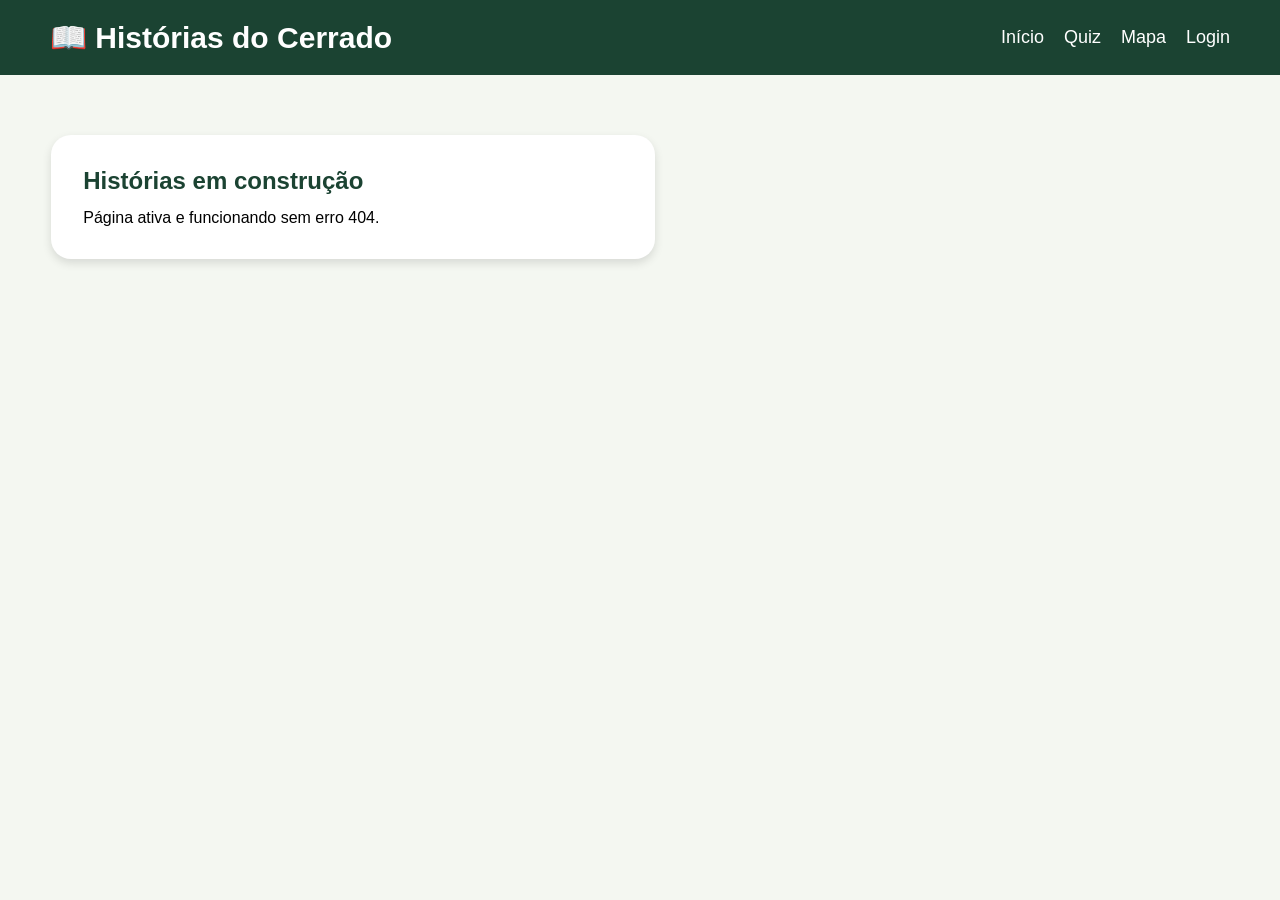
==== commit 2c894fbd: "Fix broken navigation and restore working login/page routes" ====
--- a/historias.html
+++ b/historias.html
@@ -1,45 +1 @@
-<!DOCTYPE html>
-<html lang="pt-br">
-<head>
-  <meta charset="UTF-8">
-  <meta name="viewport" content="width=device-width, initial-scale=1.0">
-  <title>Histórias do Cerrado | Guardiões do Cerrado</title>
-  <link rel="stylesheet" href="style.css">
-</head>
-<body>
-  <header>
-    <h1>📖 Histórias do Cerrado</h1>
-    <nav>
-      <a href="/home">Home</a>
-      <a href="/quiz">Quiz</a>
-      <a href="/mapa">Mapa</a>
-      <a href="/historias">Histórias</a>
-    </nav>
-  </header>
-
-  <main class="conquistas-page">
-    <section class="animais-topo fade-in-up is-visible">
-      <h2>Conhecimento que protege o bioma</h2>
-      <p>Aprenda com relatos e curiosidades sobre fauna, flora e comunidades do Cerrado.</p>
-    </section>
-
-    <section class="conquistas-grid">
-      <article class="conquista-card unlocked">
-        <div class="medal-icon">🌿</div>
-        <h3>O valor das veredas</h3>
-        <p>As veredas são áreas úmidas fundamentais para nascentes e para a biodiversidade do Cerrado.</p>
-      </article>
-      <article class="conquista-card unlocked">
-        <div class="medal-icon">🦊</div>
-        <h3>Lobo-guará: símbolo do bioma</h3>
-        <p>Espécie icônica do Cerrado, atua na dispersão de sementes e equilíbrio ecológico.</p>
-      </article>
-      <article class="conquista-card unlocked">
-        <div class="medal-icon">🔥</div>
-        <h3>Fogo e preservação</h3>
-        <p>Queimadas frequentes sem manejo degradam o solo e ameaçam habitats naturais.</p>
-      </article>
-    </section>
-  </main>
-</body>
-</html>
+<!DOCTYPE html><html lang="pt-br"><head><meta charset="UTF-8"><meta name="viewport" content="width=device-width, initial-scale=1.0"><title>Histórias</title><link rel="stylesheet" href="style.css"></head><body><header><h1>📖 Histórias do Cerrado</h1><nav><a href="/">Início</a><a href="/quiz">Quiz</a><a href="/mapa">Mapa</a><a href="/login">Login</a></nav></header><main class="destaque-cerrado"><div class="destaque-texto"><h2>Histórias em construção</h2><p>Página ativa e funcionando sem erro 404.</p></div></main></body></html>
--- a/style.css
+++ b/style.css
@@ -1,147 +1,177 @@
-/* ==============================
-   Guardiões do Cerrado - CSS
-   Responsivo mobile-first
-=================================*/
-
-:root {
-  --verde-900: #1b4332;
-  --verde-700: #2d6a4f;
-  --verde-500: #40916c;
-  --verde-200: #d8f3dc;
-  --amarelo: #ffd166;
-  --marrom: #7f5539;
-  --bg: #f4f7f1;
-  --texto: #183126;
-  --branco: #ffffff;
-  --sombra: 0 10px 24px rgba(0, 0, 0, 0.14);
-}
-
-* {
-  margin: 0;
-  padding: 0;
-  box-sizing: border-box;
-}
-
-html, body {
-  width: 100%;
-}
-
-body {
-  font-family: "Poppins", Arial, Helvetica, sans-serif;
-  color: var(--texto);
-  background: var(--bg);
-  line-height: 1.5;
-}
-
-img {
-  max-width: 100%;
-  height: auto;
-  display: block;
-}
-
-/* HEADER / NAV */
-header {
-  position: sticky;
-  top: 0;
-  z-index: 1000;
-  background: var(--verde-900);
-  color: var(--branco);
-  display: flex;
-  align-items: center;
-  justify-content: space-between;
-  gap: 16px;
-  padding: 14px 22px;
-  box-shadow: 0 4px 12px rgba(0, 0, 0, 0.2);
-}
-
-header h1 {
-  font-size: 1.2rem;
-}
-
-nav {
-  display: flex;
-  flex-wrap: wrap;
-  gap: 8px;
-  justify-content: flex-end;
-}
-
-nav a {
-  color: var(--branco);
-  text-decoration: none;
-  padding: 10px 12px;
-  border-radius: 10px;
-  font-weight: 500;
-  transition: background 0.2s ease, transform 0.2s ease;
-}
-
-nav a:hover {
-  background: rgba(255, 255, 255, 0.15);
-  transform: translateY(-1px);
-}
-
-/* BOTÕES (toque melhorado) */
-button,
-.botao {
-  min-height: 48px;
-  padding: 12px 20px;
-  border-radius: 12px;
-  border: none;
-  background: var(--verde-700);
-  color: var(--branco);
-  font-size: 1rem;
-  font-weight: 600;
-  text-decoration: none;
-  display: inline-flex;
-  align-items: center;
-  justify-content: center;
-  cursor: pointer;
-  transition: transform 0.2s ease, background 0.2s ease, box-shadow 0.2s ease;
-}
-
-button:hover,
-.botao:hover {
-  background: var(--verde-500);
-  transform: translateY(-2px);
-  box-shadow: 0 6px 16px rgba(64, 145, 108, 0.35);
-}
-
-/* INDEX */
-.banner {
-  min-height: 60vh;
-  background-image: linear-gradient(rgba(0, 0, 0, 0.45), rgba(0, 0, 0, 0.45)),
-    url("https://images.unsplash.com/photo-1506744038136-46273834b3fb");
-  background-size: cover;
-  background-position: center;
-  display: flex;
-  align-items: center;
-  padding: 24px;
-}
-
-.texto-banner {
-  max-width: 620px;
-  background: rgba(0, 0, 0, 0.38);
-  color: var(--branco);
-  border-radius: 16px;
-  padding: 22px;
-}
-
-.texto-banner h2 { font-size: 2rem; margin-bottom: 10px; }
-.texto-banner p { margin-bottom: 16px; }
-
-.cards {
-  display: flex;
-  flex-wrap: wrap;
-  gap: 16px;
-  justify-content: center;
-  padding: 26px 16px 40px;
-}
-
-.card {
-  background: var(--branco);
-  border-radius: 16px;
-  box-shadow: var(--sombra);
-  padding: 22px;
-  width: min(100%, 320px);
+*{
+    margin: 0;
+    padding: 0;
+    box-sizing: border-box;
+}
+
+body{
+    font-family: Arial, Helvetica, sans-serif;
+    background-color: #f4f7f1;
+}
+
+header{
+    background-color: #1b4332;
+    color: white;
+    display: flex;
+    justify-content: space-between;
+    align-items: center;
+    padding: 20px 50px;
+}
+
+header h1{ font-size: 30px; }
+
+nav a{
+    color: white;
+    text-decoration: none;
+    margin-left: 20px;
+    font-size: 18px;
+    transition: 0.3s;
+}
+
+nav a:hover{ color: #95d5b2; }
+
+.banner{
+    min-height: 520px;
+    background-image:
+        linear-gradient(rgba(0,0,0,0.55), rgba(0,0,0,0.55)),
+        url("https://upload.wikimedia.org/wikipedia/commons/a/a9/Cerrado_Brazil.jpg");
+    background-size: cover;
+    background-position: center;
+    display: flex;
+    align-items: center;
+    padding: 30px 80px;
+}
+
+.texto-banner{
+    background-color: rgba(0,0,0,0.35);
+    padding: 40px;
+    border-radius: 20px;
+    color: white;
+    width: 560px;
+}
+
+.texto-banner h2{
+    font-size: 44px;
+    margin-bottom: 20px;
+}
+
+.texto-banner p{
+    font-size: 20px;
+    margin-bottom: 20px;
+}
+
+button{
+    background-color: #2d6a4f;
+    color: white;
+    border: none;
+    padding: 15px 30px;
+    border-radius: 10px;
+    font-size: 18px;
+    cursor: pointer;
+    transition: 0.3s;
+}
+
+button:hover{ background-color: #40916c; }
+
+.destaque-cerrado{
+    margin: 60px auto 20px;
+    width: min(1200px, 92%);
+    display: grid;
+    grid-template-columns: 1.1fr 1fr;
+    gap: 24px;
+    align-items: center;
+}
+
+.destaque-texto{
+    background: white;
+    padding: 32px;
+    border-radius: 20px;
+    box-shadow: 0 4px 10px rgba(0,0,0,0.12);
+}
+
+.destaque-texto h2{
+    color: #1b4332;
+    margin-bottom: 14px;
+}
+
+.destaque-cerrado img{
+    width: 100%;
+    height: 320px;
+    object-fit: cover;
+    border-radius: 20px;
+    box-shadow: 0 4px 10px rgba(0,0,0,0.18);
+}
+
+.cards{
+    display: flex;
+    justify-content: center;
+    gap: 30px;
+    margin-top: 40px;
+    padding: 0 24px 60px;
+    flex-wrap: wrap;
+}
+
+.card{
+    background-color: white;
+    width: 320px;
+    padding: 18px;
+    border-radius: 20px;
+    text-align: left;
+    box-shadow: 0px 4px 10px rgba(0,0,0,0.2);
+    transition: 0.3s;
+}
+
+.card:hover{ transform: translateY(-10px); }
+
+.card img{
+    width: 100%;
+    height: 190px;
+    object-fit: cover;
+    border-radius: 14px;
+    margin-bottom: 14px;
+}
+
+.card h3{
+    margin-bottom: 12px;
+    color: #1b4332;
+}
+
+@media (max-width: 900px){
+    header{
+        flex-direction: column;
+        gap: 12px;
+        padding: 20px;
+    }
+
+    nav a{ margin: 0 8px; }
+
+    .banner{ padding: 20px; }
+
+    .texto-banner{
+        width: 100%;
+        max-width: 100%;
+    }
+
+    .texto-banner h2{ font-size: 34px; }
+
+    .destaque-cerrado{
+        grid-template-columns: 1fr;
+    }
+}
+
+.botao{display:inline-block;background-color:#2d6a4f;color:#fff;border:none;padding:15px 30px;border-radius:10px;font-size:18px;text-decoration:none;transition:.3s;}
+.botao:hover{background-color:#40916c;}
+
+.auth-page{min-height:calc(100vh - 80px);padding:40px 20px;display:flex;gap:20px;justify-content:center;align-items:flex-start;background:linear-gradient(rgba(27,67,50,.75),rgba(27,67,50,.75)),url("https://upload.wikimedia.org/wikipedia/commons/a/a9/Cerrado_Brazil.jpg") center/cover;}
+.auth-intro{max-width:420px;color:#fff;}
+.auth-tag{display:inline-block;background:#ffd166;color:#3f2f00;padding:6px 12px;border-radius:999px;margin-bottom:12px;font-weight:bold;}
+.auth-container{display:flex;flex-wrap:wrap;gap:16px;}
+.auth-card{background:#fff;padding:24px;border-radius:16px;box-shadow:0 8px 20px rgba(0,0,0,.2);width:min(360px,100%);}
+.auth-card label{display:block;margin:10px 0 6px;color:#1b4332;font-weight:bold;}
+.auth-card input{width:100%;padding:12px;border:2px solid #d8f3dc;border-radius:10px;}
+.auth-feedback{margin-top:12px;font-weight:bold;}
+.auth-feedback.success{color:#2d6a4f;}
+.auth-feedback.error{color:#b00020;}
   transition: transform 0.25s ease;
 }
 
